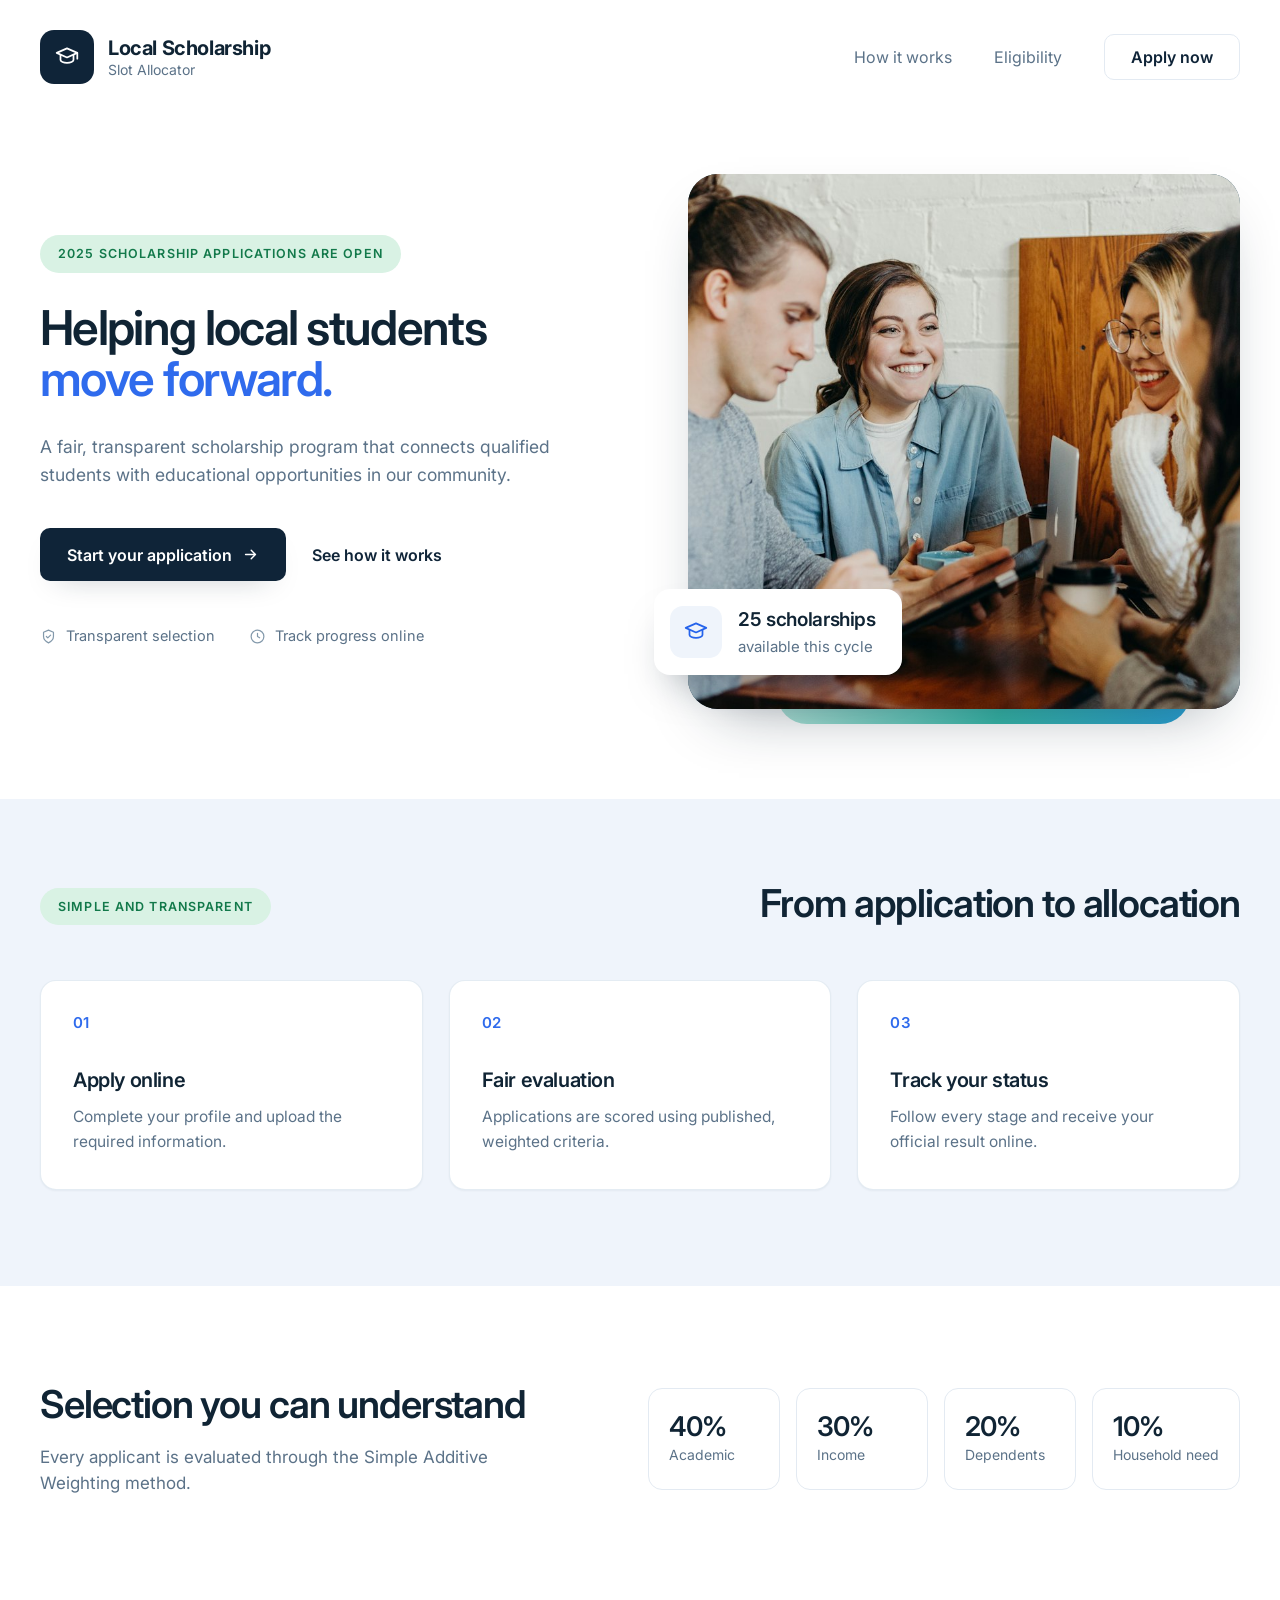
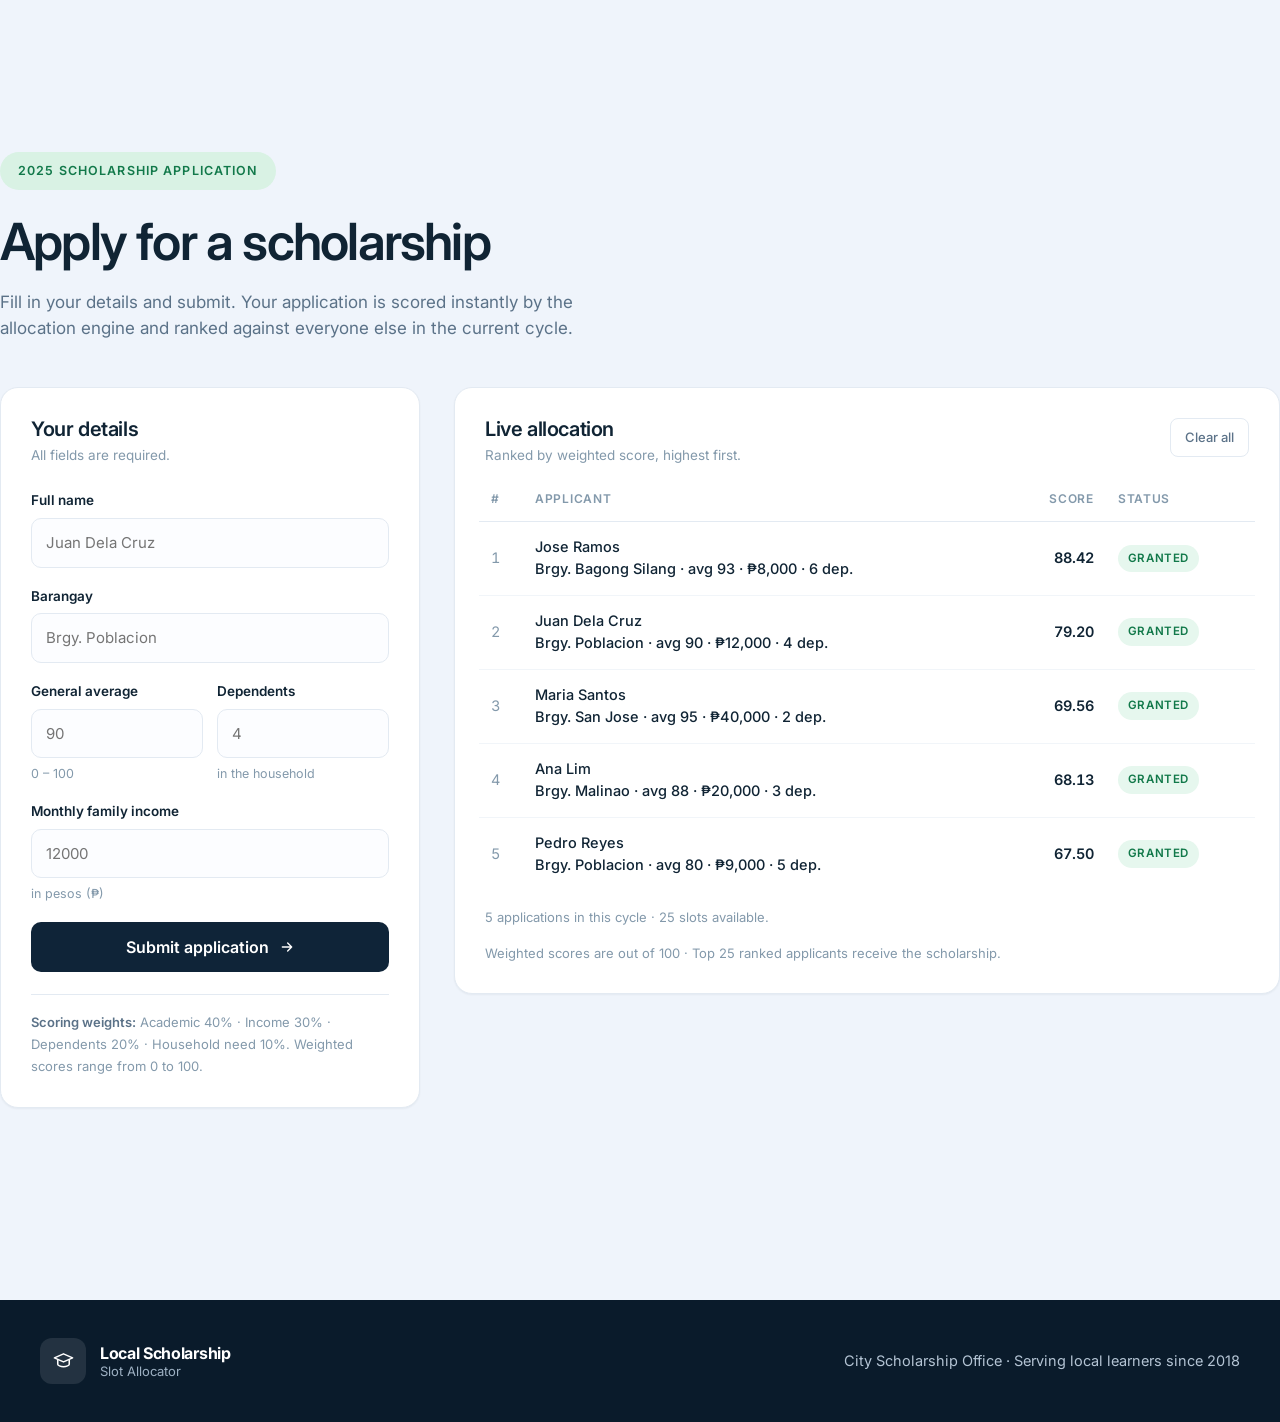
==== index.html @ c7d1201e "Delpoyable HTML" ====
<!doctype html>
<html lang="en">
<head>
<meta charset="utf-8">
<meta name="viewport" content="width=device-width, initial-scale=1">
<title>Local Scholarship — Slot Allocator</title>
<meta name="description" content="A fair, transparent scholarship program that connects qualified students with educational opportunities in our community.">
<link rel="preconnect" href="https://fonts.googleapis.com">
<link rel="preconnect" href="https://fonts.gstatic.com" crossorigin>
<link href="https://fonts.googleapis.com/css2?family=Inter:wght@400;500;600;700&display=swap" rel="stylesheet">
<link rel="icon" href="data:image/svg+xml,%3Csvg xmlns='http://www.w3.org/2000/svg' viewBox='0 0 24 24'%3E%3Crect width='24' height='24' rx='6' fill='%230f2438'/%3E%3Cpath d='M12 7l6 2.6-6 2.6-6-2.6 6-2.6z' fill='white'/%3E%3Cpath d='M7 11.4v2.9c0 .8 2.2 1.7 5 1.7s5-.9 5-1.7v-2.9l-5 2.1-5-2.1z' fill='white'/%3E%3C/svg%3E">
<style>
/* ==========================================================================
   Local Scholarship - standalone build (isang file lang, walang server)
   ========================================================================== */

:root{
  --navy:#0f2438;
  --navy-deep:#0a1b2b;
  --navy-soft:#152c42;
  --blue:#2563eb;
  --blue-bright:#2f6bed;
  --blue-soft:#e8f0fe;
  --mint:#d9f2e4;
  --green:#12794a;
  --teal:#2bb3a3;
  --ink:#102434;
  --body:#5b7288;
  --muted:#8399ab;
  --line:#e3eaf2;
  --soft:#eff4fb;
  --amber:#b45309;
  --amber-soft:#fdf0d5;
  --danger:#b42318;
  --shadow-sm:0 1px 2px rgba(16,36,52,.05);
  --shadow-md:0 12px 30px -18px rgba(16,36,52,.35);
  --shadow-lg:0 26px 60px -30px rgba(16,36,52,.45);
  --radius:16px;
}

*,*::before,*::after{box-sizing:border-box;}
html{scroll-behavior:smooth;}
body{
  margin:0;
  font-family:"Inter",-apple-system,BlinkMacSystemFont,"Segoe UI",Roboto,Helvetica,Arial,sans-serif;
  color:var(--ink);background:#fff;-webkit-font-smoothing:antialiased;
  font-size:16px;line-height:1.55;
}
img{max-width:100%;display:block;}
a{color:inherit;text-decoration:none;}
h1,h2,h3,h4{margin:0;letter-spacing:-.02em;line-height:1.15;font-weight:600;}
p{margin:0;}
ul{margin:0;padding:0;list-style:none;}
button,input{font:inherit;color:inherit;}

.container{width:100%;max-width:1400px;margin:0 auto;padding:0 40px;}

/* ---------- Buttons ---------- */
.btn{
  display:inline-flex;align-items:center;gap:10px;border-radius:10px;
  border:1px solid transparent;padding:15px 24px;font-size:16px;font-weight:600;
  cursor:pointer;line-height:1;white-space:nowrap;
  transition:transform .15s ease,background .15s ease,border-color .15s ease;
}
.btn:active{transform:translateY(1px);}
.btn-primary{background:var(--navy);color:#fff;box-shadow:var(--shadow-md);}
.btn-primary:hover{background:var(--navy-soft);}
.btn-ghost{background:#fff;border-color:var(--line);color:var(--navy);padding:14px 26px;}
.btn-ghost:hover{border-color:#c9d6e4;background:#fbfdff;}
.btn-link{background:none;border:none;padding:15px 4px;color:var(--navy);font-weight:600;}
.btn-link:hover{color:var(--blue);}
.btn-submit{width:100%;justify-content:center;background:var(--navy);color:#fff;padding:16px 24px;}
.btn-submit:hover{background:var(--navy-soft);}
.btn-small{background:#fff;border:1px solid var(--line);border-radius:8px;padding:8px 14px;
  font-size:13px;font-weight:500;color:var(--body);cursor:pointer;}
.btn-small:hover{border-color:#c9d6e4;color:var(--ink);}

/* ---------- Nav ---------- */
.nav{padding:30px 0;}
.nav .container{display:flex;align-items:center;justify-content:space-between;gap:24px;}
.brand{display:flex;align-items:center;gap:14px;}
.brand-mark{width:54px;height:54px;border-radius:14px;background:var(--navy);
  display:grid;place-items:center;color:#fff;flex:0 0 auto;}
.brand-mark svg{width:26px;height:26px;}
.brand-text{display:flex;flex-direction:column;line-height:1.25;}
.brand-text strong{font-size:20px;font-weight:700;letter-spacing:-.02em;}
.brand-text small{font-size:14px;color:var(--body);font-weight:400;}
.nav-links{display:flex;align-items:center;gap:42px;}
.nav-links a.navlink{font-size:16px;color:var(--body);}
.nav-links a.navlink:hover{color:var(--ink);}

/* ---------- Hero ---------- */
.hero{padding:60px 0 90px;}
.hero .container{display:grid;grid-template-columns:1.02fr .95fr;gap:56px;align-items:center;}
.pill{display:inline-block;background:var(--mint);color:var(--green);font-size:12.5px;
  font-weight:600;letter-spacing:.09em;text-transform:uppercase;padding:9px 18px;
  border-radius:999px;margin-bottom:30px;}
.hero h1{font-size:clamp(36px,3.75vw,55px);letter-spacing:-.035em;line-height:1.06;text-wrap:balance;}
.hero h1 .accent{color:var(--blue-bright);display:block;}
.lede{color:var(--body);font-size:17.5px;line-height:1.65;max-width:530px;margin-top:28px;}
.hero-actions{display:flex;align-items:center;gap:22px;flex-wrap:wrap;margin-top:38px;}
.hero-actions .btn-primary{padding:17px 26px;}
.trust{display:flex;gap:34px;flex-wrap:wrap;margin-top:44px;color:var(--body);font-size:14.5px;}
.trust li{display:flex;align-items:center;gap:9px;}
.trust svg{width:17px;height:17px;color:var(--muted);flex:0 0 auto;}

.hero-media{position:relative;isolation:isolate;}
.photo-accent{position:absolute;left:16%;right:9%;bottom:-15px;height:100px;border-radius:30px;
  background:linear-gradient(100deg,#b6e8dc,#2bb3a3 55%,#1e9ad0);z-index:0;opacity:.95;}
.photo-frame{position:relative;z-index:1;border-radius:30px;overflow:hidden;aspect-ratio:1/.97;
  background:linear-gradient(150deg,#2a5a6e,#0f2438);box-shadow:var(--shadow-lg);}
.photo-frame img{width:100%;height:100%;object-fit:cover;}
.float-card{position:absolute;z-index:2;left:-34px;bottom:34px;display:flex;align-items:center;
  gap:16px;background:#fff;border-radius:16px;padding:16px 26px 16px 16px;
  box-shadow:0 22px 44px -22px rgba(16,36,52,.5);}
.float-icon{width:52px;height:52px;border-radius:13px;background:var(--soft);color:var(--blue);
  display:grid;place-items:center;flex:0 0 auto;}
.float-icon svg{width:26px;height:26px;}
.float-card strong{display:block;font-size:19px;font-weight:600;letter-spacing:-.02em;}
.float-card small{color:var(--body);font-size:15px;}

/* ---------- Sections ---------- */
.section-soft{background:var(--soft);padding:82px 0 96px;}
.section-white{padding:96px 0 104px;}
.section-head{display:flex;align-items:flex-end;justify-content:space-between;gap:40px;
  margin-bottom:55px;flex-wrap:wrap;}
.section-head .pill{margin-bottom:0;}
.section-head h2{font-size:clamp(28px,3vw,42px);letter-spacing:-.03em;}
.cards{display:grid;grid-template-columns:repeat(3,1fr);gap:26px;}
.card{background:#fff;border:1px solid rgba(226,234,242,.9);border-radius:var(--radius);
  padding:30px 32px 34px;box-shadow:var(--shadow-sm);}
.card-index{color:var(--blue-bright);font-size:15px;font-weight:600;letter-spacing:.02em;
  display:block;margin-bottom:34px;}
.card h3{font-size:20px;font-weight:600;margin-bottom:12px;}
.card p{color:var(--body);font-size:15.5px;line-height:1.65;}

.criteria{display:grid;grid-template-columns:1fr auto;gap:60px;align-items:center;}
.criteria h2{font-size:clamp(28px,3vw,42px);letter-spacing:-.03em;margin-bottom:18px;}
.criteria p{color:var(--body);font-size:17px;max-width:460px;}
.stats{display:flex;gap:16px;flex-wrap:wrap;}
.stat{min-width:132px;border:1px solid var(--line);border-radius:14px;padding:22px 20px;background:#fff;}
.stat b{display:block;font-size:27px;letter-spacing:-.03em;font-weight:600;line-height:1.15;}
.stat span{color:var(--body);font-size:14px;}

/* ---------- Application ---------- */
.apply-page{padding:70px 0 96px;}
.page-head{max-width:720px;margin-bottom:46px;}
.page-head .pill{margin-bottom:22px;}
.page-head h1{font-size:clamp(34px,4vw,52px);letter-spacing:-.035em;}
.page-head p{color:var(--body);font-size:17px;margin-top:18px;max-width:600px;}
.apply-grid{display:grid;grid-template-columns:minmax(0,420px) minmax(0,1fr);gap:34px;align-items:start;}

.panel{background:#fff;border:1px solid var(--line);border-radius:18px;padding:30px;box-shadow:var(--shadow-sm);}
.panel-head{display:flex;align-items:flex-start;justify-content:space-between;gap:16px;margin-bottom:24px;}
.panel-head h2{font-size:20px;letter-spacing:-.02em;}
.panel-head p{color:var(--muted);font-size:13.5px;margin-top:4px;}

.field{margin-bottom:18px;}
.field label{display:block;font-size:13.5px;font-weight:600;color:var(--ink);margin-bottom:7px;}
.field .hint{display:block;font-weight:400;color:var(--muted);font-size:12.5px;margin-top:6px;}
.field input{width:100%;border:1px solid var(--line);border-radius:10px;padding:12px 14px;
  font-size:15px;background:#fcfdff;transition:border-color .15s ease,box-shadow .15s ease;}
.field input:focus{outline:none;border-color:#a9c4f5;box-shadow:0 0 0 3px rgba(47,107,237,.12);background:#fff;}
.field-row{display:grid;grid-template-columns:1fr 1fr;gap:14px;}

.weights{font-size:13px;color:var(--muted);line-height:1.7;border-top:1px solid var(--line);
  padding-top:16px;margin-top:22px;}
.weights b{color:var(--body);font-weight:600;}

.alert{border-radius:10px;padding:12px 14px;font-size:14px;margin-bottom:18px;display:none;}
.alert.show{display:block;}
.alert.error{background:#fef3f2;color:var(--danger);border:1px solid #fbdad5;}

.result-banner{display:none;border-radius:12px;padding:18px 20px;margin-bottom:24px;
  border:1px solid var(--line);background:var(--soft);}
.result-banner.show{display:block;}
.result-banner .who{font-weight:600;font-size:16px;letter-spacing:-.01em;}
.result-banner .meta{color:var(--body);font-size:14px;margin-top:6px;}
.result-banner.granted{background:#f0fbf5;border-color:#c8ecd8;}
.result-banner.waitlist{background:var(--amber-soft);border-color:#f3e0bb;}

.table-wrap{overflow-x:auto;margin:0 -6px;}
table{width:100%;border-collapse:collapse;font-size:14.5px;min-width:560px;}
thead th{text-align:left;font-size:12px;letter-spacing:.06em;text-transform:uppercase;
  color:var(--muted);font-weight:600;padding:0 12px 12px;border-bottom:1px solid var(--line);}
tbody td{padding:14px 12px;border-bottom:1px solid #f1f5f9;vertical-align:middle;}
tbody tr:last-child td{border-bottom:none;}
tbody tr:hover{background:#fbfdff;}
td.rank{color:var(--muted);width:44px;font-variant-numeric:tabular-nums;}
td.name{font-weight:500;}
td.sub{color:var(--muted);font-size:12.5px;font-weight:400;}
td.score{font-variant-numeric:tabular-nums;font-weight:600;}
th.num,td.num{text-align:right;}
.badge{display:inline-block;font-size:11.5px;font-weight:600;letter-spacing:.05em;
  padding:5px 10px;border-radius:999px;text-transform:uppercase;}
.badge.granted{background:#e6f7ee;color:#12794a;}
.badge.waitlist{background:var(--amber-soft);color:var(--amber);}
.empty{text-align:center;color:var(--muted);font-size:14.5px;padding:44px 20px;}
.slots-note{font-size:13px;color:var(--muted);margin-top:16px;}

/* ---------- Footer ---------- */
footer{background:var(--navy-deep);color:#fff;padding:38px 0;}
footer .container{display:flex;align-items:center;justify-content:space-between;gap:28px;flex-wrap:wrap;}
footer .brand-mark{background:rgba(255,255,255,.1);width:46px;height:46px;border-radius:12px;}
footer .brand-mark svg{width:23px;height:23px;}
footer .brand-text strong{font-size:16px;}
footer .brand-text small{color:#9db0c2;font-size:13px;}
footer .foot-note{color:#b4c4d4;font-size:14.5px;}

/* ---------- Responsive ---------- */
@media (max-width:1080px){
  .hero .container{grid-template-columns:1fr;gap:56px;}
  .photo-accent{display:none;}
  .float-card{left:16px;bottom:16px;}
  .hero-media{max-width:620px;}
  .criteria{grid-template-columns:1fr;gap:34px;}
  .apply-grid{grid-template-columns:1fr;}
}
@media (max-width:820px){
  .container{padding:0 22px;}
  .nav{padding:20px 0;}
  .nav-links{gap:20px;}
  .nav-links a.navlink{display:none;}
  .cards{grid-template-columns:1fr;}
  .section-soft,.section-white{padding:60px 0;}
  .hero{padding:30px 0 64px;}
  .section-head{margin-bottom:34px;}
  .stats{width:100%;}
  .stat{flex:1 1 120px;min-width:0;}
  .float-card{padding:12px 18px 12px 12px;gap:12px;}
  .float-icon{width:44px;height:44px;}
  .float-card strong{font-size:16px;}
  .float-card small{font-size:13px;}
  .field-row{grid-template-columns:1fr;}
  .apply-page{padding:40px 0 64px;}
}
</style>
</head>
<body>

<header class="nav">
  <div class="container">
    <a class="brand" href="#top">
      <span class="brand-mark" aria-hidden="true">
        <svg viewBox="0 0 24 24" fill="none" stroke="currentColor" stroke-width="1.6" stroke-linecap="round" stroke-linejoin="round">
          <path d="M12 4L2.5 8.2 12 12.4l9.5-4.2L12 4z"/>
          <path d="M6 10.2v4.6c0 1.3 2.7 2.6 6 2.6s6-1.3 6-2.6v-4.6"/>
          <path d="M21.5 8.2v5.4"/>
        </svg>
      </span>
      <span class="brand-text">
        <strong>Local Scholarship</strong>
        <small>Slot Allocator</small>
      </span>
    </a>

    <nav class="nav-links">
      <a class="navlink" href="#how-it-works">How it works</a>
      <a class="navlink" href="#eligibility">Eligibility</a>
      <a class="btn btn-ghost" href="#apply">Apply now</a>
    </nav>
  </div>
</header>

<main id="top">
  <!-- ---------- Hero ---------- -->
  <section class="hero">
    <div class="container">
      <div class="hero-copy">
        <span class="pill">2025 Scholarship applications are open</span>
        <h1>Helping local students <span class="accent">move forward.</span></h1>
        <p class="lede">
          A fair, transparent scholarship program that connects qualified
          students with educational opportunities in our community.
        </p>

        <div class="hero-actions">
          <a class="btn btn-primary" href="#apply">
            Start your application
            <svg width="17" height="17" viewBox="0 0 24 24" fill="none" stroke="currentColor" stroke-width="2" stroke-linecap="round" stroke-linejoin="round" aria-hidden="true">
              <path d="M5 12h14M13 6l6 6-6 6"/>
            </svg>
          </a>
          <a class="btn btn-link" href="#how-it-works">See how it works</a>
        </div>

        <ul class="trust">
          <li>
            <svg viewBox="0 0 24 24" fill="none" stroke="currentColor" stroke-width="1.7" stroke-linecap="round" stroke-linejoin="round" aria-hidden="true">
              <path d="M12 21s7-3.6 7-9V6l-7-3-7 3v6c0 5.4 7 9 7 9z"/><path d="M9 12l2 2 4-4"/>
            </svg>
            Transparent selection
          </li>
          <li>
            <svg viewBox="0 0 24 24" fill="none" stroke="currentColor" stroke-width="1.7" stroke-linecap="round" stroke-linejoin="round" aria-hidden="true">
              <circle cx="12" cy="12" r="9"/><path d="M12 7.5V12l3 1.8"/>
            </svg>
            Track progress online
          </li>
        </ul>
      </div>

      <div class="hero-media">
        <div class="photo-accent" aria-hidden="true"></div>
        <div class="photo-frame">
          <img src="[data-uri]" alt="Students working together at a table">
        </div>
        <div class="float-card">
          <span class="float-icon" aria-hidden="true">
            <svg viewBox="0 0 24 24" fill="none" stroke="currentColor" stroke-width="1.6" stroke-linecap="round" stroke-linejoin="round">
              <path d="M12 4L2.5 8.2 12 12.4l9.5-4.2L12 4z"/>
              <path d="M6 10.2v4.6c0 1.3 2.7 2.6 6 2.6s6-1.3 6-2.6v-4.6"/>
            </svg>
          </span>
          <div>
            <strong id="slot-count">25 scholarships</strong>
            <small>available this cycle</small>
          </div>
        </div>
      </div>
    </div>
  </section>

  <!-- ---------- How it works ---------- -->
  <section class="section-soft" id="how-it-works">
    <div class="container">
      <div class="section-head">
        <span class="pill">Simple and transparent</span>
        <h2>From application to allocation</h2>
      </div>

      <div class="cards">
        <article class="card">
          <span class="card-index">01</span>
          <h3>Apply online</h3>
          <p>Complete your profile and upload the required information.</p>
        </article>
        <article class="card">
          <span class="card-index">02</span>
          <h3>Fair evaluation</h3>
          <p>Applications are scored using published, weighted criteria.</p>
        </article>
        <article class="card">
          <span class="card-index">03</span>
          <h3>Track your status</h3>
          <p>Follow every stage and receive your official result online.</p>
        </article>
      </div>
    </div>
  </section>

  <!-- ---------- Criteria ---------- -->
  <section class="section-white" id="eligibility">
    <div class="container">
      <div class="criteria">
        <div>
          <h2>Selection you can understand</h2>
          <p>Every applicant is evaluated through the Simple Additive Weighting method.</p>
        </div>
        <div class="stats" id="criteria-stats"></div>
      </div>
    </div>
  </section>

  <!-- ---------- Apply ---------- -->
  <section class="section-soft" id="apply">
    <div class="container apply-page">
      <div class="page-head">
        <span class="pill">2025 Scholarship application</span>
        <h1>Apply for a scholarship</h1>
        <p>
          Fill in your details and submit. Your application is scored instantly by the
          allocation engine and ranked against everyone else in the current cycle.
        </p>
      </div>

      <div class="apply-grid">
        <section class="panel">
          <div class="panel-head">
            <div>
              <h2>Your details</h2>
              <p>All fields are required.</p>
            </div>
          </div>

          <div class="alert error" id="form-error" role="alert"></div>

          <form id="applicant-form" novalidate>
            <div class="field">
              <label for="name">Full name</label>
              <input id="name" name="name" type="text" placeholder="Juan Dela Cruz" autocomplete="name" required>
            </div>

            <div class="field">
              <label for="barangay">Barangay</label>
              <input id="barangay" name="barangay" type="text" placeholder="Brgy. Poblacion" required>
            </div>

            <div class="field-row">
              <div class="field">
                <label for="grade">General average</label>
                <input id="grade" name="grade" type="number" min="0" max="100" step="0.01" placeholder="90" required>
                <span class="hint">0 – 100</span>
              </div>
              <div class="field">
                <label for="dependents">Dependents</label>
                <input id="dependents" name="dependents" type="number" min="0" max="30" step="1" placeholder="4" required>
                <span class="hint">in the household</span>
              </div>
            </div>

            <div class="field">
              <label for="income">Monthly family income</label>
              <input id="income" name="income" type="number" min="0" step="100" placeholder="12000" required>
              <span class="hint">in pesos (₱)</span>
            </div>

            <button class="btn btn-submit" id="submit-btn" type="submit">
              Submit application
              <svg width="16" height="16" viewBox="0 0 24 24" fill="none" stroke="currentColor" stroke-width="2" stroke-linecap="round" stroke-linejoin="round" aria-hidden="true">
                <path d="M5 12h14M13 6l6 6-6 6"/>
              </svg>
            </button>
          </form>

          <p class="weights" id="weights-note"></p>
        </section>

        <section class="panel">
          <div class="panel-head">
            <div>
              <h2>Live allocation</h2>
              <p>Ranked by weighted score, highest first.</p>
            </div>
            <button class="btn-small" id="reset-btn" type="button">Clear all</button>
          </div>

          <div class="result-banner" id="result-banner"></div>
          <div id="results-body"></div>
          <p class="slots-note" id="slots-note"></p>
        </section>
      </div>
    </div>
  </section>
</main>

<footer>
  <div class="container">
    <div class="brand">
      <span class="brand-mark" aria-hidden="true">
        <svg viewBox="0 0 24 24" fill="none" stroke="currentColor" stroke-width="1.6" stroke-linecap="round" stroke-linejoin="round">
          <path d="M12 4L2.5 8.2 12 12.4l9.5-4.2L12 4z"/>
          <path d="M6 10.2v4.6c0 1.3 2.7 2.6 6 2.6s6-1.3 6-2.6v-4.6"/>
        </svg>
      </span>
      <span class="brand-text">
        <strong>Local Scholarship</strong>
        <small>Slot Allocator</small>
      </span>
    </div>
    <p class="foot-note">City Scholarship Office · Serving local learners since 2018</p>
  </div>
</footer>

<script>
/* ==========================================================================
   Allocation engine (JavaScript mirror ng Java classes)

   Same formulas and weights as Scholarship_Allocator:
     GradeCriterion      (grade - 75) / 25 * 100
     IncomeCriterion     <15k 100, <30k 90, <50k 80, else 60
     DependentsCriterion min(dep, 5) / 5 * 100
     NeedCriterion       (30000 - income / (dep + 1)) / 30000 * 100
   ========================================================================== */

const CONFIG = {
  slots: 25,
  criteria: [
    { name: 'Academic',       weight: 0.40 },
    { name: 'Income',         weight: 0.30 },
    { name: 'Dependents',     weight: 0.20 },
    { name: 'Household need', weight: 0.10 }
  ]
};

const STORAGE_KEY = 'scholarship.applicants.v1';

const clamp = (n, min, max) => Math.max(min, Math.min(max, n));

function scoreOf(a) {
  const grade = clamp(((a.grade - 75) / 25) * 100, 0, 100);

  let income;
  if (a.income < 15000)      income = 100;
  else if (a.income < 30000) income = 90;
  else if (a.income < 50000) income = 80;
  else                       income = 60;

  const dependents = (Math.min(a.dependents, 5) / 5) * 100;

  const perMember = a.income / (a.dependents + 1);
  const need = clamp(((30000 - perMember) / 30000) * 100, 0, 100);

  const parts = { Academic: grade, Income: income, Dependents: dependents, 'Household need': need };

  return {
    total: CONFIG.criteria.reduce((sum, c) => sum + parts[c.name] * c.weight, 0),
    parts
  };
}

function ranked() {
  return load()
    .map((a) => ({ ...a, score: scoreOf(a).total }))
    .sort((x, y) => y.score - x.score)
    .map((a, i) => ({ ...a, rank: i + 1, status: i < CONFIG.slots ? 'GRANTED' : 'WAITLIST' }));
}

/* ---------------------------- storage ---------------------------- */

const DEMO = [
  { name: 'Jose Ramos',    barangay: 'Brgy. Bagong Silang', grade: 93, income: 8000,  dependents: 6 },
  { name: 'Juan Dela Cruz', barangay: 'Brgy. Poblacion',    grade: 90, income: 12000, dependents: 4 },
  { name: 'Maria Santos',  barangay: 'Brgy. San Jose',      grade: 95, income: 40000, dependents: 2 },
  { name: 'Ana Lim',       barangay: 'Brgy. Malinao',       grade: 88, income: 20000, dependents: 3 },
  { name: 'Pedro Reyes',   barangay: 'Brgy. Poblacion',     grade: 80, income: 9000,  dependents: 5 }
];

function load() {
  try {
    const raw = localStorage.getItem(STORAGE_KEY);
    if (raw === null) {
      save(DEMO);
      return DEMO.slice();
    }
    return JSON.parse(raw);
  } catch (e) {
    return DEMO.slice();
  }
}

function save(list) {
  try {
    localStorage.setItem(STORAGE_KEY, JSON.stringify(list));
  } catch (e) {
    /* private mode / storage full - ignore, still works for this session */
  }
}

/* ---------------------------- helpers ---------------------------- */

const money = (n) => '₱' + Number(n).toLocaleString('en-PH');
const fmt = (n) => Number(n).toFixed(2);
const esc = (s) => String(s).replace(/[&<>"']/g, (c) =>
  ({ '&': '&amp;', '<': '&lt;', '>': '&gt;', '"': '&quot;', "'": '&#39;' }[c]));

/* ---------------------------- render ---------------------------- */

const el = (id) => document.getElementById(id);

function renderCriteria() {
  el('slot-count').textContent = CONFIG.slots + ' scholarships';
  el('criteria-stats').innerHTML = CONFIG.criteria.map((c) => `
    <div class="stat">
      <b>${Math.round(c.weight * 100)}%</b>
      <span>${esc(c.name)}</span>
    </div>
  `).join('');

  el('weights-note').innerHTML = '<b>Scoring weights:</b> ' +
    CONFIG.criteria.map((c) => `${esc(c.name)} ${Math.round(c.weight * 100)}%`).join(' · ') +
    '. Weighted scores range from 0 to 100.';
}

function renderResults() {
  const rows = ranked();
  const body = el('results-body');

  el('slots-note').textContent =
    `Weighted scores are out of 100 · Top ${CONFIG.slots} ranked applicants receive the scholarship.`;

  if (!rows.length) {
    body.innerHTML = '<div class="empty">No applications yet. Submit the form to see the live ranking.</div>';
    return;
  }

  body.innerHTML = `
    <div class="table-wrap">
      <table>
        <thead>
          <tr>
            <th>#</th>
            <th>Applicant</th>
            <th class="num">Score</th>
            <th>Status</th>
          </tr>
        </thead>
        <tbody>
          ${rows.map((r) => `
            <tr>
              <td class="rank">${r.rank}</td>
              <td class="name">
                ${esc(r.name)}
                <div class="sub">${esc(r.barangay)} · avg ${r.grade} · ${money(r.income)} · ${r.dependents} dep.</div>
              </td>
              <td class="score num">${fmt(r.score)}</td>
              <td><span class="badge ${r.status.toLowerCase()}">${r.status}</span></td>
            </tr>
          `).join('')}
        </tbody>
      </table>
    </div>
    <p class="slots-note">${rows.length} application${rows.length === 1 ? '' : 's'} in this cycle · ${CONFIG.slots} slot${CONFIG.slots === 1 ? '' : 's'} available.</p>
  `;
}

/* ---------------------------- interactions ---------------------------- */

const form = el('applicant-form');
const errorBox = el('form-error');
const submitBtn = el('submit-btn');
const banner = el('result-banner');
const submitLabel = submitBtn.innerHTML;

form.addEventListener('submit', (event) => {
  event.preventDefault();
  errorBox.classList.remove('show');

  const name = form.name.value.trim();
  const barangay = form.barangay.value.trim();
  const grade = form.grade.value.trim();
  const income = form.income.value.trim();
  const dependents = form.dependents.value.trim();

  if (!name || !barangay || grade === '' || income === '' || dependents === '') {
    return showError('Please fill in every field before submitting.');
  }

  const g = Number(grade);
  const inc = Number(income);
  const dep = Math.round(Number(dependents));

  if (!Number.isFinite(g) || g < 0 || g > 100) return showError('General average must be between 0 and 100.');
  if (!Number.isFinite(inc) || inc < 0)         return showError('Monthly family income cannot be negative.');
  if (!Number.isFinite(dep) || dep < 0 || dep > 30) return showError('Number of dependents must be between 0 and 30.');

  const applicant = { name, barangay, grade: g, income: inc, dependents: dep, addedAt: Date.now() };
  save(load().concat(applicant));

  const rows = ranked();
  const mine = rows.find((r) => r.addedAt === applicant.addedAt);
  const granted = mine.status === 'GRANTED';

  banner.className = 'result-banner show ' + (granted ? 'granted' : 'waitlist');
  banner.innerHTML = `
    <div class="who">${esc(mine.name)} — ${granted ? 'Scholarship granted' : 'Placed on the waitlist'}</div>
    <div class="meta">
      Weighted score <b>${fmt(mine.score)}</b> · Rank <b>${mine.rank}</b> of ${rows.length} ·
      ${granted ? 'within the available slots' : 'outside the available slots'}
    </div>
  `;

  form.reset();
  renderResults();
  banner.scrollIntoView({ behavior: 'smooth', block: 'center' });
});

el('reset-btn').addEventListener('click', () => {
  if (!confirm('Remove all applications from this cycle?')) return;
  save([]);
  banner.className = 'result-banner';
  banner.innerHTML = '';
  errorBox.classList.remove('show');
  renderResults();
});

function showError(message) {
  errorBox.textContent = message;
  errorBox.classList.add('show');
  errorBox.scrollIntoView({ behavior: 'smooth', block: 'center' });
}

renderCriteria();
renderResults();
</script>
</body>
</html>
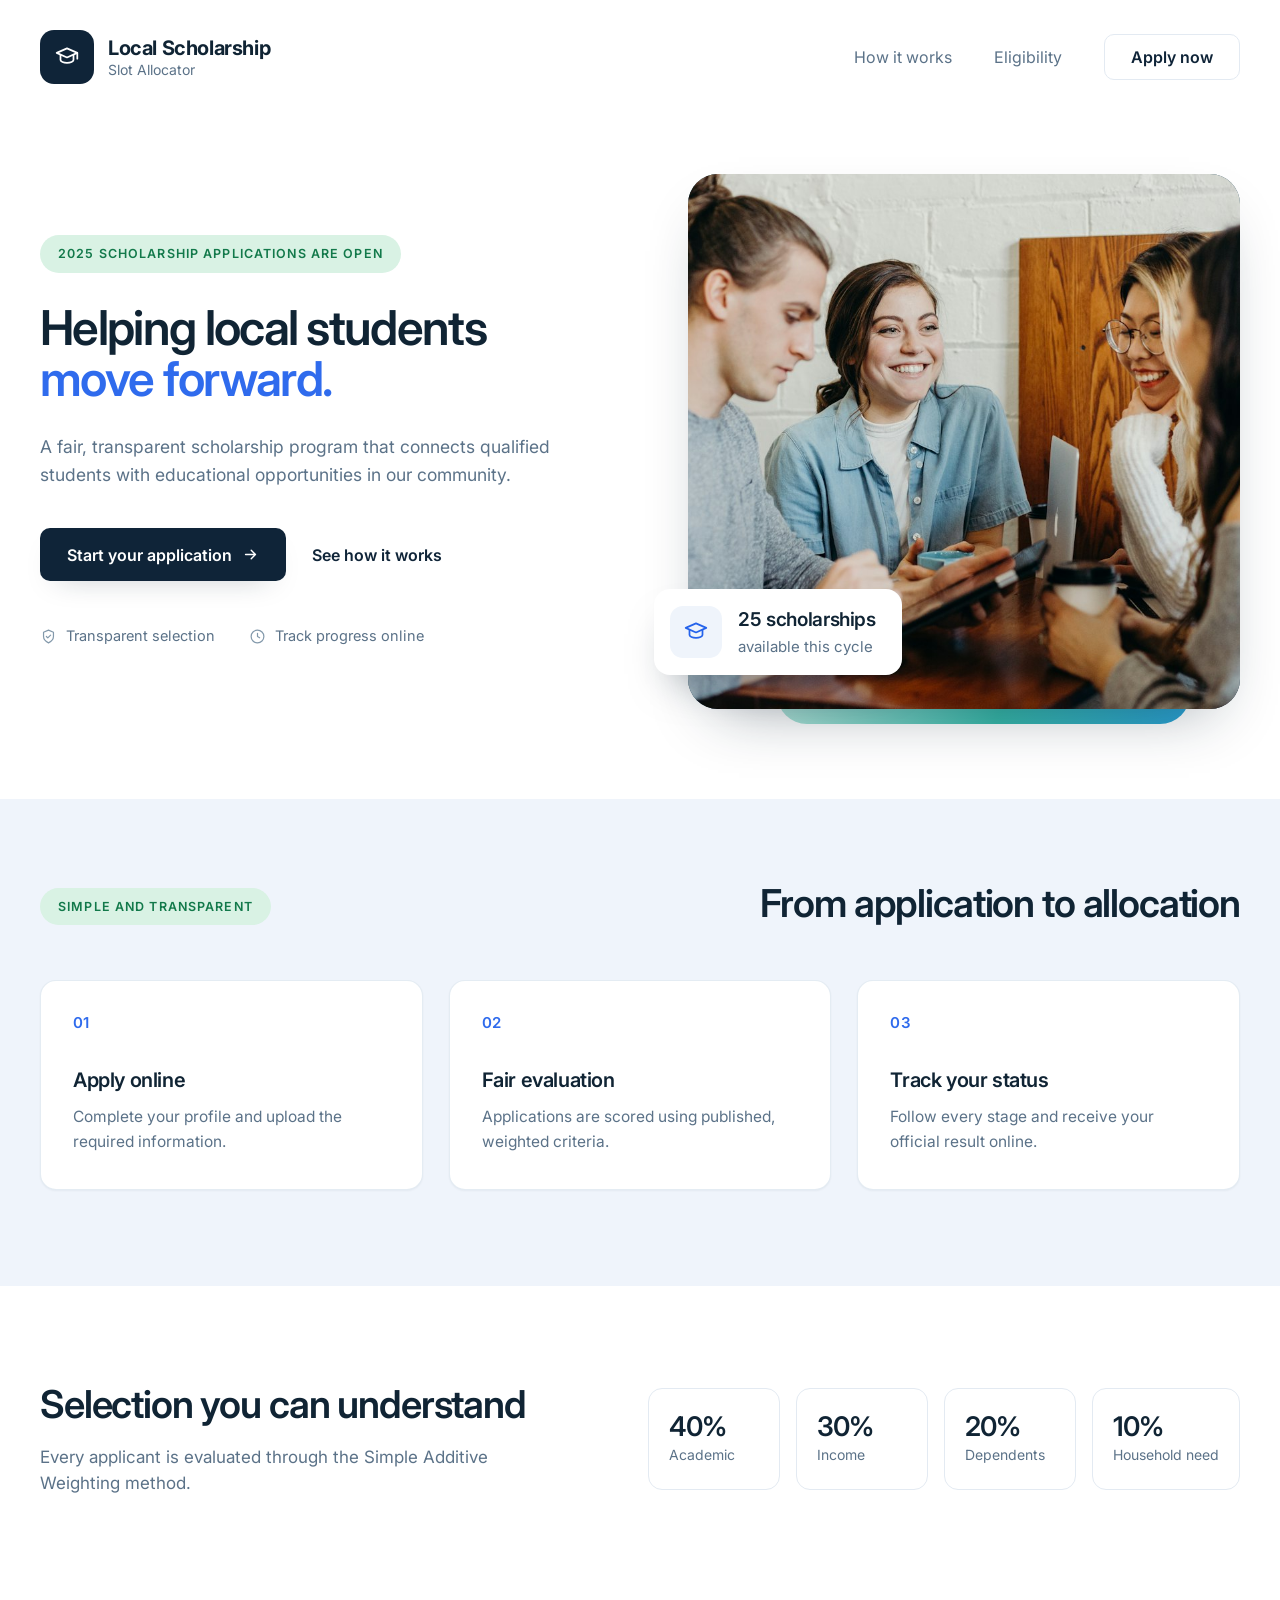
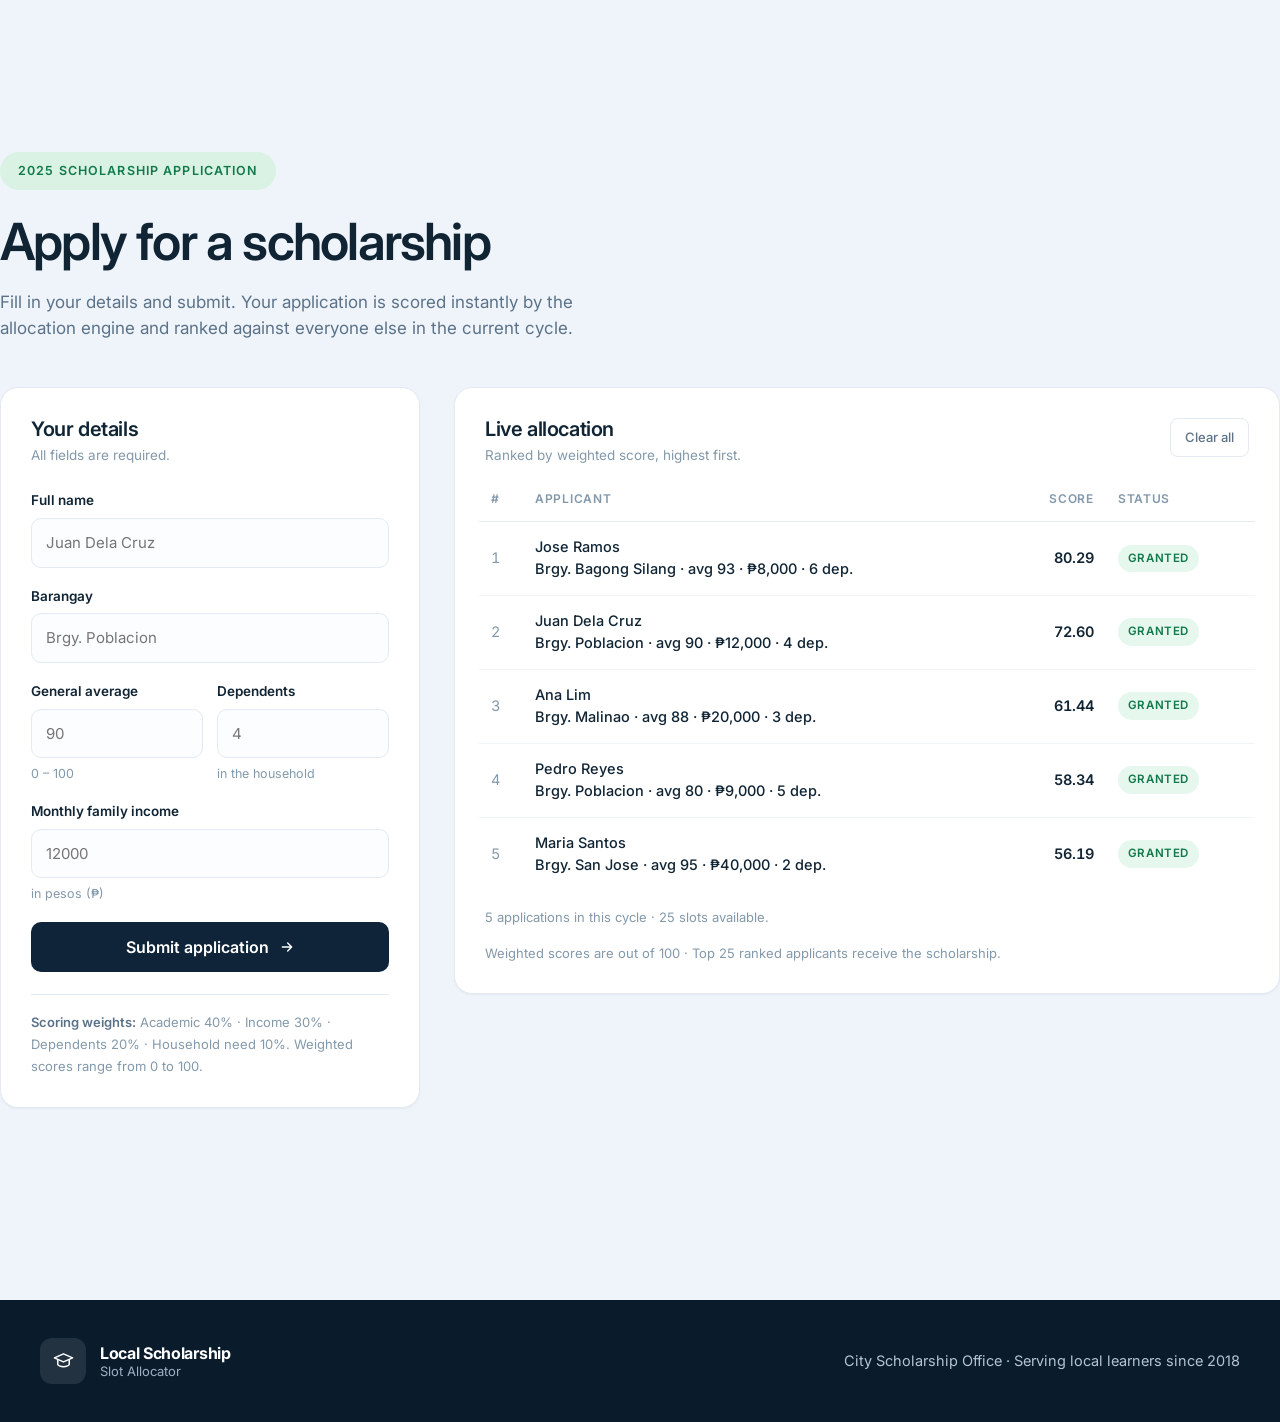
==== commit b2476cd0: "UPDATE 1 Added Login/Register for students, Login for Admin" ====
--- a/index.html
+++ b/index.html
@@ -466,11 +466,15 @@
 /* ==========================================================================
    Allocation engine (JavaScript mirror ng Java classes)
 
-   Same formulas and weights as Scholarship_Allocator:
-     GradeCriterion      (grade - 75) / 25 * 100
-     IncomeCriterion     <15k 100, <30k 90, <50k 80, else 60
-     DependentsCriterion min(dep, 5) / 5 * 100
+   SMART value curves at weights, tugma sa Java classes:
+     GradeCriterion      ((grade - 75) / 25) ^ 1.35 * 100
+     IncomeCriterion     100 * exp(-(income - 15000) / 25000)
+     DependentsCriterion 100 * dep / (dep + 2)
      NeedCriterion       (30000 - income / (dep + 1)) / 30000 * 100
+
+   Ang unang tatlo ay non-linear value curves (SMART) para hindi
+   magkabuklod ang magkakalapit na aplikante. Ang Total ay weighted
+   sum ng utilities, kaya nananatiling 0-100 ang score.
    ========================================================================== */
 
 const CONFIG = {
@@ -488,15 +492,17 @@
 const clamp = (n, min, max) => Math.max(min, Math.min(max, n));
 
 function scoreOf(a) {
-  const grade = clamp(((a.grade - 75) / 25) * 100, 0, 100);
-
-  let income;
-  if (a.income < 15000)      income = 100;
-  else if (a.income < 30000) income = 90;
-  else if (a.income < 50000) income = 80;
-  else                       income = 60;
-
-  const dependents = (Math.min(a.dependents, 5) / 5) * 100;
+  // Academic: convex value curve -- mas malaki ang agwat sa 85-100.
+  const grade = Math.pow(clamp((a.grade - 75) / 25, 0, 1), 1.35) * 100;
+
+  // Income: continuous exponential decay -- walang step buckets.
+  const income = a.income <= 15000
+    ? 100
+    : clamp(100 * Math.exp(-(a.income - 15000) / 25000), 0, 100);
+
+  // Dependents: saturating curve -- walang artificial cap sa 5.
+  const dep = Math.max(0, a.dependents);
+  const dependents = (100 * dep) / (dep + 2);
 
   const perMember = a.income / (a.dependents + 1);
   const need = clamp(((30000 - perMember) / 30000) * 100, 0, 100);
@@ -512,7 +518,13 @@
 function ranked() {
   return load()
     .map((a) => ({ ...a, score: scoreOf(a).total }))
-    .sort((x, y) => y.score - x.score)
+    .sort((x, y) =>
+      y.score - x.score ||                                              // 1. weighted score
+      y.grade - x.grade ||                                              // 2. mas mataas na grade
+      x.income / (x.dependents + 1) - y.income / (y.dependents + 1) ||   // 3. mas nangangailangan
+      y.dependents - x.dependents ||                                     // 4. mas maraming dependents
+      (x.addedAt || 0) - (y.addedAt || 0)                                // 5. submission order
+    )
     .map((a, i) => ({ ...a, rank: i + 1, status: i < CONFIG.slots ? 'GRANTED' : 'WAITLIST' }));
 }
 
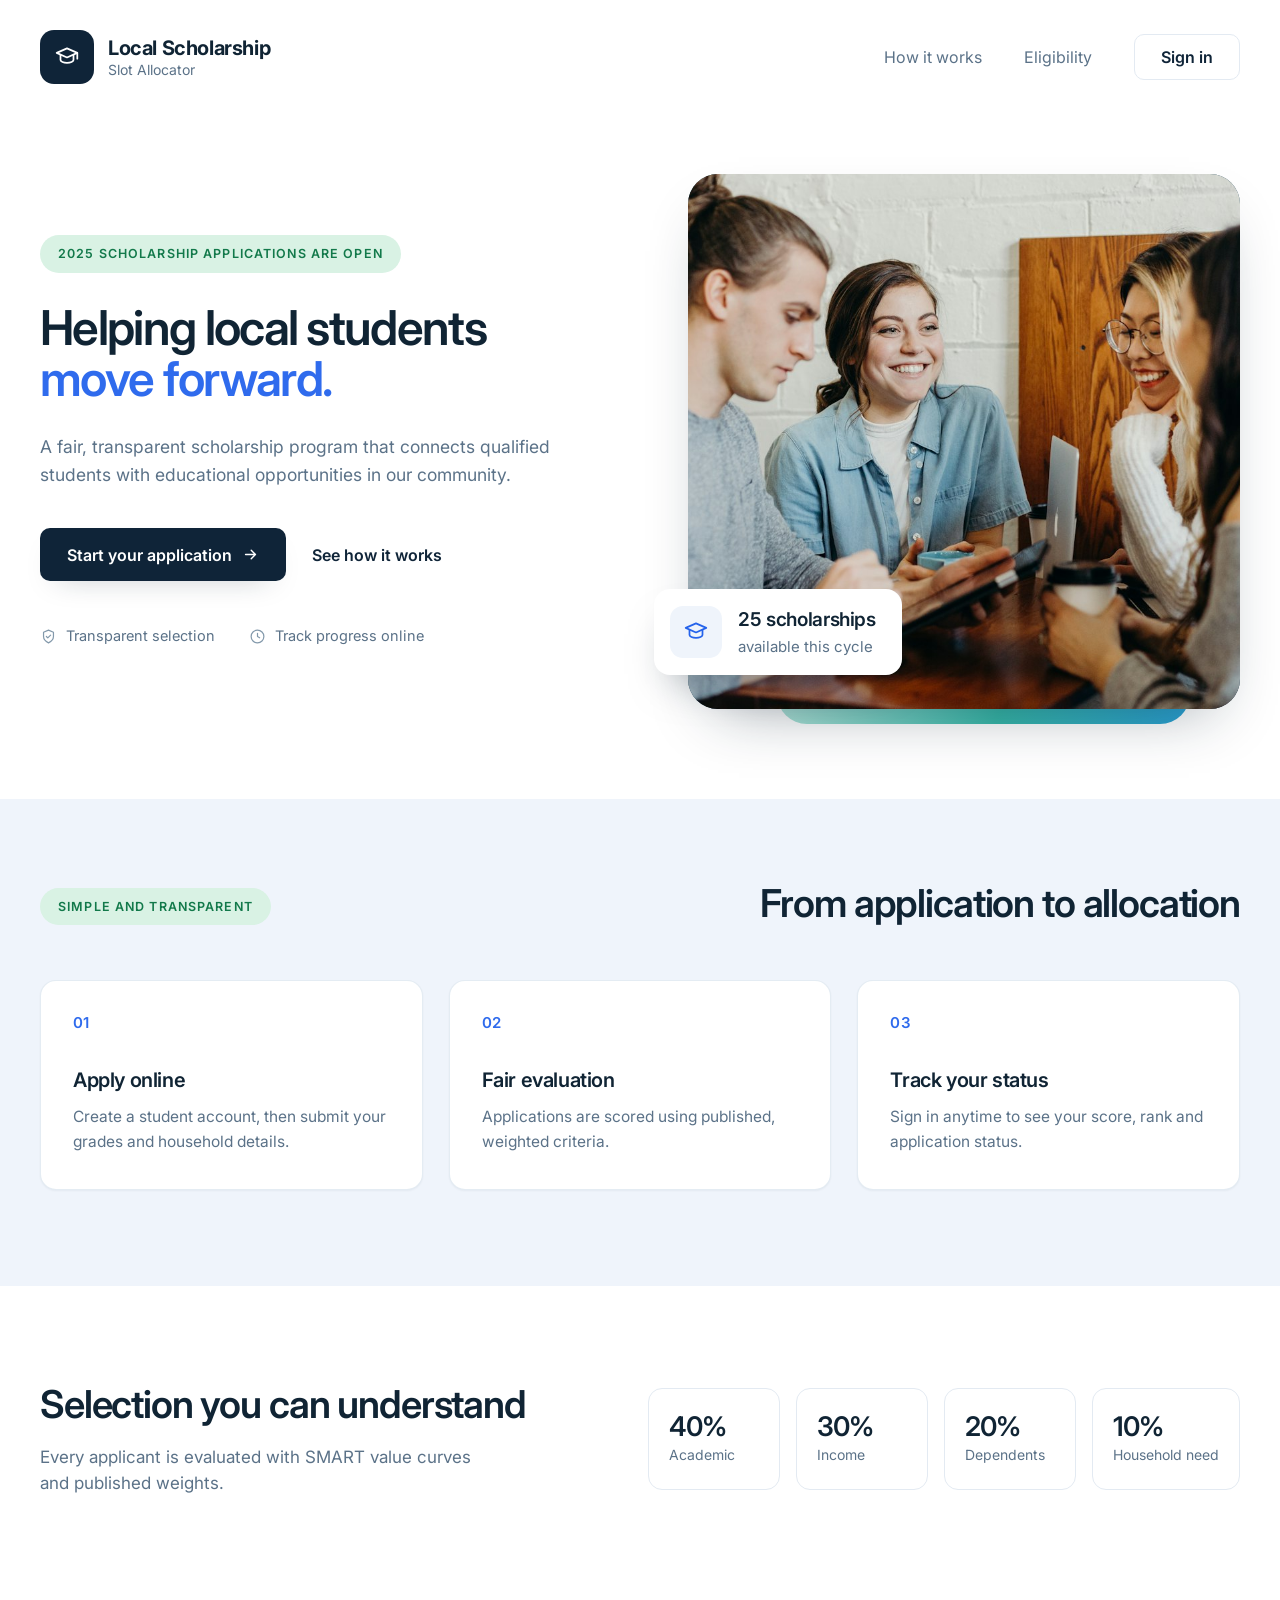
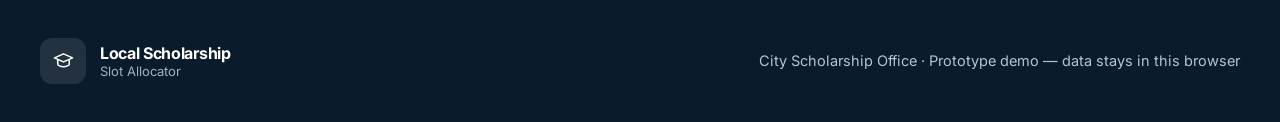
==== commit 1b419e68: "UPDATE 2 Updated website" ====
--- a/index.html
+++ b/index.html
@@ -234,13 +234,146 @@
   .field-row{grid-template-columns:1fr;}
   .apply-page{padding:40px 0 64px;}
 }
+/* ---------- Accounts / demo views ---------- */
+
+.navlink-btn{
+  background:none;
+  border:none;
+  padding:0;
+  font-size:16px;
+  color:var(--body);
+  cursor:pointer;
+  font-family:inherit;
+}
+.navlink-btn:hover{color:var(--ink);}
+
+#nav-session{display:flex;align-items:center;gap:16px;}
+
+.nav-user{
+  display:flex;
+  flex-direction:column;
+  line-height:1.2;
+  font-size:14.5px;
+  font-weight:600;
+  color:var(--ink);
+}
+.nav-user small{font-weight:400;color:var(--muted);font-size:12px;}
+
+.auth-page{padding:40px 0 100px;}
+
+.auth-card{
+  max-width:470px;
+  margin:0 auto;
+  background:#fff;
+  border:1px solid var(--line);
+  border-radius:20px;
+  padding:38px 36px 34px;
+  box-shadow:var(--shadow-md);
+}
+.auth-card .pill{margin-bottom:20px;}
+.auth-card h1{font-size:32px;letter-spacing:-.03em;}
+.auth-sub{color:var(--body);font-size:15px;margin-top:12px;}
+
+.demo-note{
+  margin-top:14px;
+  font-size:12.5px;
+  color:var(--amber);
+  background:var(--amber-soft);
+  border:1px solid #f3e0bb;
+  border-radius:9px;
+  padding:9px 12px;
+}
+
+.tabs{
+  display:flex;
+  gap:6px;
+  background:var(--soft);
+  padding:5px;
+  border-radius:12px;
+  margin:24px 0 22px;
+}
+.tab{
+  flex:1;
+  border:none;
+  background:none;
+  padding:11px;
+  border-radius:9px;
+  font-size:14.5px;
+  font-weight:600;
+  color:var(--body);
+  cursor:pointer;
+  transition:background .15s ease, color .15s ease;
+  font-family:inherit;
+}
+.tab.active{background:#fff;color:var(--navy);box-shadow:var(--shadow-sm);}
+
+.auth-alt{font-size:14px;color:var(--body);margin-top:18px;text-align:center;}
+.auth-alt a{color:var(--blue);font-weight:600;}
+.demo-cred{font-size:12.5px;color:var(--muted);margin-top:10px;}
+
+.field input[readonly]{
+  background:var(--soft);
+  color:var(--body);
+  cursor:not-allowed;
+}
+
+.status-list{
+  display:grid;
+  grid-template-columns:1fr 1fr;
+  gap:2px 18px;
+  margin:22px 0 0;
+  border-top:1px solid var(--line);
+  padding-top:18px;
+}
+.status-list div{padding:8px 0;}
+.status-list dt{font-size:12px;letter-spacing:.05em;text-transform:uppercase;color:var(--muted);font-weight:600;}
+.status-list dd{margin:4px 0 0;font-size:15px;color:var(--ink);}
+
+.row-sub{color:var(--muted);font-size:12.5px;font-weight:400;}
+
+.otp-box{
+  display:none;
+  margin:0 0 20px;
+  padding:14px 16px;
+  border-radius:12px;
+  border:1px dashed #a9c4f5;
+  background:var(--blue-soft);
+  color:var(--navy);
+  font-size:13.5px;
+}
+.otp-box.show{display:block;}
+.otp-box b{
+  display:block;
+  font-size:24px;
+  letter-spacing:.2em;
+  margin:6px 0 4px;
+}
+.otp-box span{display:block;color:var(--body);font-size:12.5px;}
+
+.alert.success{
+  display:none;
+  background:#f0fbf5;
+  color:var(--green);
+  border:1px solid #c8ecd8;
+}
+.alert.success.show{display:block;}
+.alert.success a{color:var(--green);font-weight:600;text-decoration:underline;}
+
+.forgot-note{font-size:13.5px;color:var(--body);margin-bottom:16px;}
+
+@media (max-width:820px){
+  .auth-card{padding:28px 22px;}
+  .status-list{grid-template-columns:1fr;}
+  #nav-session{gap:10px;}
+  .nav-user{display:none;}
+}
 </style>
 </head>
 <body>
 
 <header class="nav">
   <div class="container">
-    <a class="brand" href="#top">
+    <a class="brand" href="#" data-view="landing">
       <span class="brand-mark" aria-hidden="true">
         <svg viewBox="0 0 24 24" fill="none" stroke="currentColor" stroke-width="1.6" stroke-linecap="round" stroke-linejoin="round">
           <path d="M12 4L2.5 8.2 12 12.4l9.5-4.2L12 4z"/>
@@ -255,131 +388,296 @@
     </a>
 
     <nav class="nav-links">
-      <a class="navlink" href="#how-it-works">How it works</a>
-      <a class="navlink" href="#eligibility">Eligibility</a>
-      <a class="btn btn-ghost" href="#apply">Apply now</a>
+      <a class="navlink" href="#how-it-works" data-view="landing" data-section="how-it-works">How it works</a>
+      <a class="navlink" href="#eligibility" data-view="landing" data-section="eligibility">Eligibility</a>
+      <span id="nav-session"></span>
     </nav>
   </div>
 </header>
 
 <main id="top">
-  <!-- ---------- Hero ---------- -->
-  <section class="hero">
-    <div class="container">
-      <div class="hero-copy">
-        <span class="pill">2025 Scholarship applications are open</span>
-        <h1>Helping local students <span class="accent">move forward.</span></h1>
-        <p class="lede">
-          A fair, transparent scholarship program that connects qualified
-          students with educational opportunities in our community.
-        </p>
-
-        <div class="hero-actions">
-          <a class="btn btn-primary" href="#apply">
-            Start your application
-            <svg width="17" height="17" viewBox="0 0 24 24" fill="none" stroke="currentColor" stroke-width="2" stroke-linecap="round" stroke-linejoin="round" aria-hidden="true">
-              <path d="M5 12h14M13 6l6 6-6 6"/>
-            </svg>
-          </a>
-          <a class="btn btn-link" href="#how-it-works">See how it works</a>
+
+  <!-- ==================== LANDING ==================== -->
+  <div id="view-landing">
+
+    <section class="hero">
+      <div class="container">
+        <div class="hero-copy">
+          <span class="pill">2025 Scholarship applications are open</span>
+          <h1>Helping local students <span class="accent">move forward.</span></h1>
+          <p class="lede">
+            A fair, transparent scholarship program that connects qualified
+            students with educational opportunities in our community.
+          </p>
+
+          <div class="hero-actions">
+            <button class="btn btn-primary" type="button" data-action="start">
+              Start your application
+              <svg width="17" height="17" viewBox="0 0 24 24" fill="none" stroke="currentColor" stroke-width="2" stroke-linecap="round" stroke-linejoin="round" aria-hidden="true">
+                <path d="M5 12h14M13 6l6 6-6 6"/>
+              </svg>
+            </button>
+            <a class="btn btn-link" href="#how-it-works" data-view="landing" data-section="how-it-works">See how it works</a>
+          </div>
+
+          <ul class="trust">
+            <li>
+              <svg viewBox="0 0 24 24" fill="none" stroke="currentColor" stroke-width="1.7" stroke-linecap="round" stroke-linejoin="round" aria-hidden="true">
+                <path d="M12 21s7-3.6 7-9V6l-7-3-7 3v6c0 5.4 7 9 7 9z"/><path d="M9 12l2 2 4-4"/>
+              </svg>
+              Transparent selection
+            </li>
+            <li>
+              <svg viewBox="0 0 24 24" fill="none" stroke="currentColor" stroke-width="1.7" stroke-linecap="round" stroke-linejoin="round" aria-hidden="true">
+                <circle cx="12" cy="12" r="9"/><path d="M12 7.5V12l3 1.8"/>
+              </svg>
+              Track progress online
+            </li>
+          </ul>
         </div>
 
-        <ul class="trust">
-          <li>
-            <svg viewBox="0 0 24 24" fill="none" stroke="currentColor" stroke-width="1.7" stroke-linecap="round" stroke-linejoin="round" aria-hidden="true">
-              <path d="M12 21s7-3.6 7-9V6l-7-3-7 3v6c0 5.4 7 9 7 9z"/><path d="M9 12l2 2 4-4"/>
-            </svg>
-            Transparent selection
-          </li>
-          <li>
-            <svg viewBox="0 0 24 24" fill="none" stroke="currentColor" stroke-width="1.7" stroke-linecap="round" stroke-linejoin="round" aria-hidden="true">
-              <circle cx="12" cy="12" r="9"/><path d="M12 7.5V12l3 1.8"/>
-            </svg>
-            Track progress online
-          </li>
-        </ul>
-      </div>
-
-      <div class="hero-media">
-        <div class="photo-accent" aria-hidden="true"></div>
-        <div class="photo-frame">
-          <img src="[data-uri]" alt="Students working together at a table">
-        </div>
-        <div class="float-card">
-          <span class="float-icon" aria-hidden="true">
-            <svg viewBox="0 0 24 24" fill="none" stroke="currentColor" stroke-width="1.6" stroke-linecap="round" stroke-linejoin="round">
-              <path d="M12 4L2.5 8.2 12 12.4l9.5-4.2L12 4z"/>
-              <path d="M6 10.2v4.6c0 1.3 2.7 2.6 6 2.6s6-1.3 6-2.6v-4.6"/>
-            </svg>
-          </span>
-          <div>
-            <strong id="slot-count">25 scholarships</strong>
-            <small>available this cycle</small>
+        <div class="hero-media">
+          <div class="photo-accent" aria-hidden="true"></div>
+          <div class="photo-frame">
+            <img src="[data-uri]